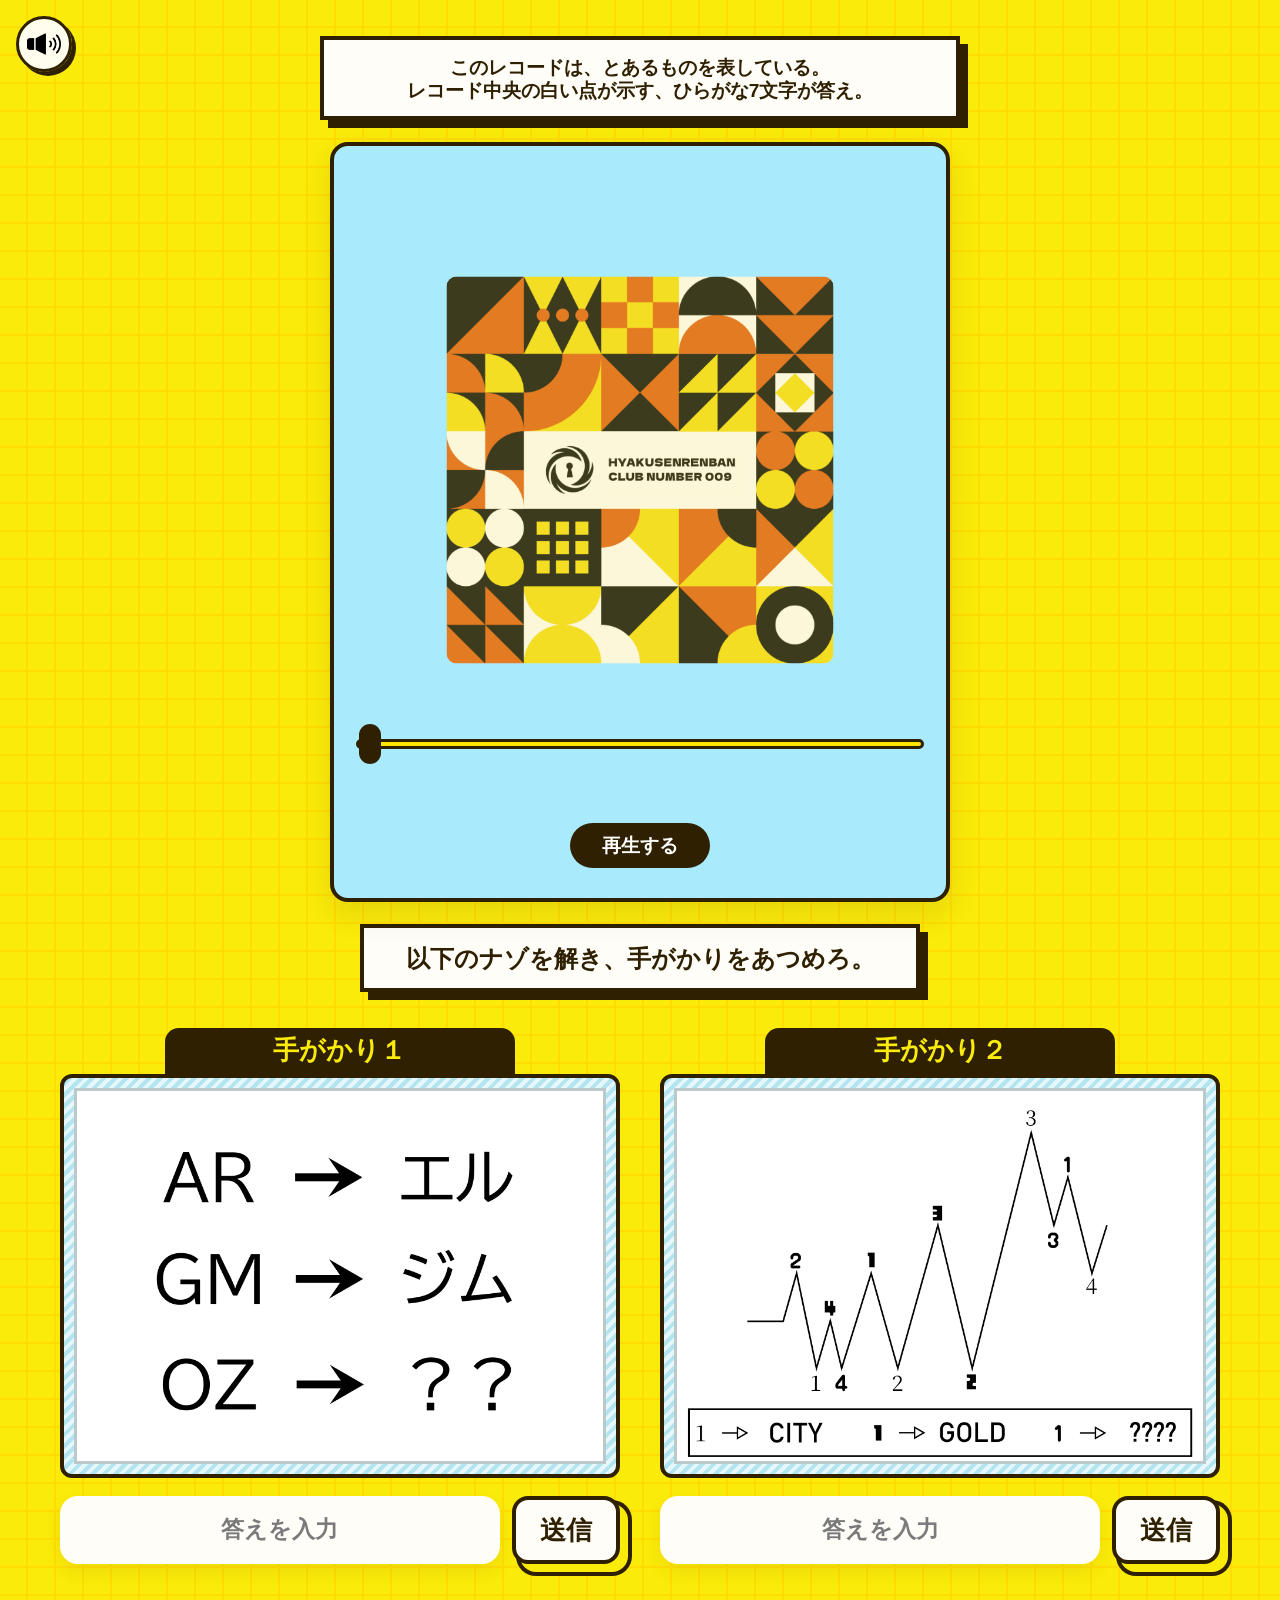
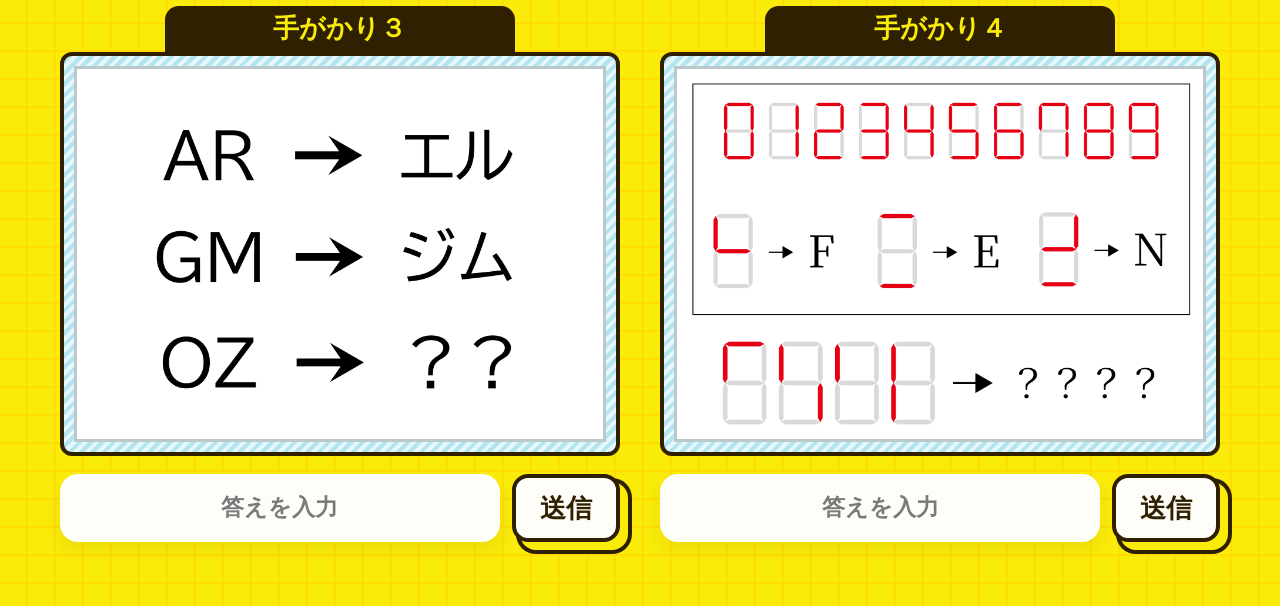
==== index.html @ f219ed05 "あ" ====
﻿<!DOCTYPE html>
<html lang="ja">
<head>
    <meta charset="UTF-8">
    <meta name="viewport" content="width=device-width, initial-scale=1.0">
    <title>clubnumber009</title>
    <link rel="stylesheet" href="./styles.css">
</head>
<body>
    <button class="sound-toggle" type="button" aria-pressed="false" aria-label="BGMをミュート">
        <img class="sound-toggle__image sound-toggle__image--on" src="./assets/img/soundon.png" alt="">
        <img class="sound-toggle__image sound-toggle__image--off" src="./assets/img/soundoff.png" alt="">
    </button>

    <main class="page">
        <section class="title-banner" aria-label="BGM title">
            <p class="title-banner__text" id="title-text">このレコードは、とあるものを表している。<br>レコード中央の白い点が示す、ひらがな7文字が答え。</p>
        </section>

        <section class="content-panel" aria-label="Main content area">
            <div class="content-panel__frame">
                <div class="player-stage" data-player-state="stopped">
                    <div class="player-stage__visuals" aria-hidden="true">
                        <div class="player-stage__domain-marker">
                            <span class="player-stage__domain-text"></span>
                            <img class="player-stage__triangle" src="./assets/img/triangle.png" alt="">
                        </div>
                        <img class="player-stage__case" src="./assets/img/case.png" alt="">
                        <div class="player-stage__record-stack">
                            <img class="player-stage__record" src="./assets/img/recode.png" alt="">
                            <img class="player-stage__hint" src="./assets/img/hint1.png" alt="">
                            <img class="player-stage__hint4" src="./assets/img/hint4.png" alt="">
                            <img class="player-stage__logo" src="./assets/img/logo.png" alt="">
                        </div>
                    </div>

                    <div class="player-controls">
                        <input
                            class="player-seek"
                            type="range"
                            min="0"
                            max="1000"
                            step="1"
                            value="0"
                            aria-label="Playback position"
                        >
                        <div class="player-time-wrap">
                            <div class="player-time" aria-live="polite">0:00 / 24:00</div>
                        </div>
                    </div>

                    <div class="player-actions">
                        <button class="player-toggle" type="button" aria-pressed="false">再生する</button>
                    </div>
                </div>
            </div>
        </section>

        <section class="mission-banner" aria-label="Mission message">
            <p class="mission-banner__text">以下のナゾを解き、手がかりをあつめろ。</p>
        </section>

        <div class="puzzle-grid">
            <section class="puzzle-section" data-puzzle-id="1" aria-label="Puzzle answer area">
                <div class="puzzle-section__tab">手がかり１</div>
                <div class="puzzle-section__frame">
                    <div class="puzzle-section__canvas">
                        <img class="puzzle-section__image" src="./assets/img/hint2image.png" alt="手がかり1">
                    </div>
                </div>
                <div class="puzzle-section__answer-row">
                    <input
                        class="puzzle-section__input"
                        type="text"
                        name="puzzle-answer-1"
                        placeholder="答えを入力"
                        aria-label="Answer input 1"
                    >
                    <button class="puzzle-section__button" type="button">送信</button>
                </div>
            </section>

            <section class="puzzle-section" data-puzzle-id="2" aria-label="Puzzle answer area">
                <div class="puzzle-section__tab">手がかり２</div>
                <div class="puzzle-section__frame">
                    <div class="puzzle-section__canvas">
                        <img class="puzzle-section__image" src="./assets/img/hint1image.png" alt="手がかり2">
                    </div>
                </div>
                <div class="puzzle-section__answer-row">
                    <input
                        class="puzzle-section__input"
                        type="text"
                        name="puzzle-answer-2"
                        placeholder="答えを入力"
                        aria-label="Answer input 2"
                    >
                    <button class="puzzle-section__button" type="button">送信</button>
                </div>
            </section>

            <section class="puzzle-section" data-puzzle-id="3" aria-label="Puzzle answer area">
                <div class="puzzle-section__tab">手がかり３</div>
                <div class="puzzle-section__frame">
                    <div class="puzzle-section__canvas">
                        <img class="puzzle-section__image" src="./assets/img/hint3image.png" alt="手がかり3">
                    </div>
                </div>
                <div class="puzzle-section__answer-row">
                    <input
                        class="puzzle-section__input"
                        type="text"
                        name="puzzle-answer-3"
                        placeholder="答えを入力"
                        aria-label="Answer input 3"
                    >
                    <button class="puzzle-section__button" type="button">送信</button>
                </div>
            </section>

            <section class="puzzle-section" data-puzzle-id="4" aria-label="Puzzle answer area">
                <div class="puzzle-section__tab">手がかり４</div>
                <div class="puzzle-section__frame">
                    <div class="puzzle-section__canvas">
                        <img class="puzzle-section__image" src="./assets/img/hint4image.png" alt="手がかり4">
                    </div>
                </div>
                <div class="puzzle-section__answer-row">
                    <input
                        class="puzzle-section__input"
                        type="text"
                        name="puzzle-answer-4"
                        placeholder="答えを入力"
                        aria-label="Answer input 4"
                    >
                    <button class="puzzle-section__button" type="button">送信</button>
                </div>
            </section>
        </div>
    </main>

    <div class="puzzle-modal" hidden aria-hidden="true">
        <div class="puzzle-modal__dialog" role="dialog" aria-modal="true" aria-label="手がかりの拡大表示">
            <div class="puzzle-modal__tab"></div>
            <div class="puzzle-modal__frame"></div>
        </div>
    </div>

    <audio id="bg-music" src="./assets/audio/music.mp3" preload="auto" loop></audio>
    <script src="./script.js"></script>
</body>
</html>
---- styles.css ----
:root {
    --page-bg: #faeb0a;
    --grid-color: #ffdd00;
    --panel-border: #2f2001;
    --panel-fill: #fffdf8;
    --puzzle-blue: #17b9d7;
    --puzzle-canvas-border: #bcc9ca;
    --content-panel-design-width: 620px;
    --content-panel-design-height: 760px;
    --main-card-width: min(94vw, 620px);
    --title-width: min(90vw, 640px);
    --puzzle-grid-width: min(92vw, 1180px);
    --puzzle-card-width: min(92vw, 560px);
    --page-gap: clamp(18px, 2.4vw, 22px);
    --page-padding-top: clamp(28px, 4vw, 36px);
    --page-padding-side: clamp(14px, 2vw, 18px);
    --page-padding-bottom: clamp(56px, 7vw, 64px);
    --panel-stroke: clamp(3px, 0.45vw, 4px);
    --panel-shadow-offset: clamp(6px, 0.9vw, 8px);
    --record-stack-size: 443px;
    --puzzle-grid-gap: clamp(20px, 3.6vw, 28px);
    --puzzle-grid-gap-column: clamp(20px, 2.4vw, 24px);
    --puzzle-section-padding-top: clamp(8px, 1.8vw, 14px);
    --puzzle-tab-width: min(62vw, 350px);
    --puzzle-tab-padding-top: clamp(9px, 1.8vw, 10px);
    --puzzle-tab-padding-side: clamp(24px, 5vw, 32px);
    --puzzle-tab-padding-bottom: clamp(12px, 2.2vw, 14px);
    --puzzle-tab-radius: clamp(12px, 2vw, 14px);
    --puzzle-frame-padding: clamp(6px, 1.6vw, 10px);
    --puzzle-frame-radius: clamp(10px, 1.8vw, 12px);
    --puzzle-canvas-stroke: clamp(2px, 0.4vw, 3px);
    --puzzle-canvas-aspect-ratio: 297 / 210;
    --puzzle-frame-bg: #dff5fb;
    --puzzle-frame-stripe-strong: rgba(19, 174, 202, 0.22);
    --puzzle-frame-stripe-soft: rgba(255, 255, 255, 0.22);
    --puzzle-input-margin-top: clamp(16px, 3vw, 18px);
    --puzzle-input-padding-y: clamp(16px, 3vw, 20px);
    --puzzle-input-padding-x: clamp(18px, 4vw, 24px);
    --puzzle-button-margin-top: clamp(20px, 3.6vw, 24px);
    --puzzle-button-padding-y: clamp(14px, 2.8vw, 16px);
    --puzzle-button-padding-x: clamp(18px, 4vw, 24px);
    --puzzle-button-radius: clamp(14px, 2vw, 16px);
    --puzzle-button-shadow-offset: clamp(6px, 1.2vw, 8px);
}

* {
    box-sizing: border-box;
}

html,
body {
    margin: 0;
    min-height: 100%;
}

body {
    font-family: "Hiragino Maru Gothic ProN", "Yu Gothic", sans-serif;
    background-color: var(--page-bg);
    background-image:
        linear-gradient(to right, transparent 0, transparent 26px, var(--grid-color) 26px, var(--grid-color) 28px),
        linear-gradient(to bottom, transparent 0, transparent 26px, var(--grid-color) 26px, var(--grid-color) 28px);
    background-size: 28px 28px;
}

.sound-toggle {
    position: fixed;
    top: 16px;
    left: 16px;
    z-index: 20;
    width: 56px;
    height: 56px;
    display: grid;
    place-items: center;
    padding: 8px;
    border: 3px solid var(--panel-border);
    border-radius: 50%;
    background: rgba(255, 253, 248, 0.96);
    box-shadow: 4px 4px 0 var(--panel-border);
    cursor: pointer;
    transition:
        transform 160ms ease,
        background-color 160ms ease;
}

.sound-toggle:hover {
    transform: translateY(-1px);
}

.sound-toggle:focus-visible {
    outline: 3px solid rgba(23, 185, 215, 0.8);
    outline-offset: 3px;
}

.sound-toggle[aria-pressed="true"] {
    background: #ffd6d1;
}

.sound-toggle__image {
    grid-area: 1 / 1;
    width: 100%;
    height: 100%;
    display: block;
    object-fit: contain;
    transition: opacity 160ms ease;
}

.sound-toggle__image--off {
    opacity: 0;
}

.sound-toggle[aria-pressed="true"] .sound-toggle__image--on {
    opacity: 0;
}

.sound-toggle[aria-pressed="true"] .sound-toggle__image--off {
    opacity: 1;
}

.page {
    min-height: 100vh;
    display: flex;
    flex-direction: column;
    align-items: center;
    gap: var(--page-gap);
    padding:
        var(--page-padding-top)
        var(--page-padding-side)
        var(--page-padding-bottom);
}

.title-banner {
    width: var(--title-width);
    background: var(--panel-fill);
    border: var(--panel-stroke) solid var(--panel-border);
    box-shadow: var(--panel-shadow-offset) var(--panel-shadow-offset) 0 var(--panel-border);
}

.title-banner__text {
    margin: 0;
    padding:
        clamp(14px, 2.6vw, 16px)
        clamp(18px, 3.4vw, 22px)
        clamp(12px, 2.2vw, 14px);
    color: var(--panel-border);
    font-family: "YakuHanJP_Noto", "Noto Sans JP", "Hiragino Kaku Gothic ProN", "Yu Gothic", sans-serif;
    font-size: clamp(1rem, 1.5vw, 1.45rem);
    font-weight: 700;
    line-height: 1.2;
    text-align: center;
}

.content-panel {
    --content-panel-scale: 1;
    width: var(--main-card-width);
    height: var(--content-panel-design-height);
    position: relative;
}

.mission-banner {
    width: min(90vw, 560px);
    background: var(--panel-fill);
    border: var(--panel-stroke) solid var(--panel-border);
    box-shadow: var(--panel-shadow-offset) var(--panel-shadow-offset) 0 var(--panel-border);
}

.mission-banner__text {
    margin: 0;
    padding:
        clamp(14px, 2.6vw, 16px)
        clamp(18px, 3.4vw, 22px)
        clamp(12px, 2.2vw, 14px);
    color: var(--panel-border);
    font-family: "YakuHanJP_Noto", "Noto Sans JP", "Hiragino Kaku Gothic ProN", "Yu Gothic", sans-serif;
    font-size: clamp(1.05rem, 2vw, 1.5rem);
    font-weight: 700;
    line-height: 1.25;
    text-align: center;
}

.content-panel__frame {
    position: absolute;
    top: 0;
    left: 0;
    width: var(--content-panel-design-width);
    height: var(--content-panel-design-height);
    padding: 24px 22px 30px;
    background: #a9ebfd;
    border: 4px solid var(--panel-border);
    border-radius: 18px;
    box-shadow: 0 12px 30px rgba(75, 50, 0, 0.12);
    transition: background-color 180ms ease;
    transform: scale(var(--content-panel-scale));
    transform-origin: top left;
}

.content-panel[data-domain-active="true"] .content-panel__frame {
    background: var(--panel-fill);
}

.player-stage {
    width: 100%;
    min-height: 100%;
    display: grid;
    grid-template-rows: 1fr auto auto;
    justify-items: center;
    align-items: center;
    row-gap: 14px;
}

.player-stage__visuals {
    position: relative;
    width: 430px;
    aspect-ratio: 1;
    margin-top: 50px;
    display: grid;
    place-items: center;
}

.player-stage__domain-marker {
    position: absolute;
    top: calc(50% - (var(--record-stack-size) / 2));
    left: 50%;
    z-index: 3;
    display: grid;
    justify-items: center;
    row-gap: 10px;
    transform: translate(-50%, -100%) scale(0.72);
    opacity: 0;
    transition:
        transform 480ms ease,
        opacity 440ms ease;
    pointer-events: none;
}

.player-stage__domain-text {
    min-height: 1em;
    color: var(--panel-border);
    font-family: "YakuHanJP_Noto", "Noto Sans JP", "Hiragino Kaku Gothic ProN", "Yu Gothic", sans-serif;
    font-size: 2.1rem;
    font-weight: 700;
    line-height: 1;
    text-transform: uppercase;
    letter-spacing: 0.08em;
}

.player-stage__triangle {
    width: 13px;
    height: auto;
    display: block;
}

.player-stage__case,
.player-stage__record-stack {
    position: absolute;
    top: 50%;
    left: 50%;
    transform-origin: center center;
    transition:
        transform 480ms ease,
        opacity 440ms ease;
}

.player-stage__case {
    width: 90%;
    height: 90%;
    border-radius: 10px;
    object-fit: contain;
    opacity: 1;
    transform: translate(-50%, -50%) scale(1);
}

.player-stage__record-stack {
    width: var(--record-stack-size);
    aspect-ratio: 1;
    display: grid;
    place-items: center;
    opacity: 0;
    transform: translate(-50%, -50%) scale(0.72);
}

.player-stage__record,
.player-stage__hint,
.player-stage__hint4,
.player-stage__logo {
    grid-area: 1 / 1;
    width: 100%;
    height: auto;
    object-fit: contain;
}

.player-stage__hint,
.player-stage__hint4 {
    opacity: 0;
    transition: opacity 220ms ease;
}

.player-stage__logo {
    width: 76%;
}

.player-stage[data-hint1="visible"] .player-stage__hint {
    opacity: 1;
}

.player-stage[data-hint4="visible"] .player-stage__hint4 {
    opacity: 1;
}

.player-stage[data-player-state="stopped"] .player-stage__case {
    opacity: 1;
    transform: translate(-50%, -50%) scale(1);
}

.player-stage[data-player-state="to-play"] .player-stage__case,
.player-stage[data-player-state="playing"] .player-stage__case,
.player-stage[data-player-state="to-stop"] .player-stage__case {
    opacity: 0;
    transform: translate(-50%, -50%) scale(0.72);
}

.player-stage[data-player-state="stopped"] .player-stage__record-stack,
.player-stage[data-player-state="to-play"] .player-stage__record-stack,
.player-stage[data-player-state="to-stop"] .player-stage__record-stack {
    opacity: 0;
    transform: translate(-50%, -50%) scale(0.72);
}

.player-stage[data-player-state="playing"] .player-stage__record-stack {
    opacity: 1;
    transform: translate(-50%, -50%) scale(1);
}

.player-stage[data-player-state="playing"] .player-stage__domain-marker {
    opacity: 1;
    transform: translate(-50%, -100%) scale(1);
}

.player-controls {
    width: 100%;
    display: grid;
    justify-items: center;
    row-gap: 10px;
    padding-top: 5px;
}

.player-seek {
    width: 100%;
    margin: 0;
    appearance: none;
    background: transparent;
    cursor: pointer;
}

.player-seek::-webkit-slider-runnable-track {
    height: 10px;
    border: 3px solid var(--panel-border);
    border-radius: 999px;
    background: #ffe500;
}

.player-seek::-webkit-slider-thumb {
    appearance: none;
    width: 22px;
    height: 40px;
    margin-top: -18px;
    border: none;
    border-radius: 999px;
    background: var(--panel-border);
}

.player-seek::-moz-range-track {
    height: 10px;
    border: 3px solid var(--panel-border);
    border-radius: 999px;
    background: #ffe500;
}

.player-seek::-moz-range-thumb {
    width: 22px;
    height: 40px;
    border: none;
    border-radius: 999px;
    background: var(--panel-border);
}

.player-time-wrap {
    min-height: 34px;
    display: grid;
    place-items: center;
    margin-top: 15px;
}

.player-time {
    padding: 6px 14px;
    border: 3px solid var(--panel-border);
    background: #ffe500;
    color: var(--panel-border);
    font-family: "YakuHanJP_Noto", "Noto Sans JP", "Hiragino Kaku Gothic ProN", "Yu Gothic", sans-serif;
    font-size: 1.05rem;
    font-weight: 700;
    line-height: 1;
    font-variant-numeric: tabular-nums;
    font-feature-settings: "tnum";
    min-width: 11ch;
    text-align: center;
    visibility: hidden;
    opacity: 0;
}

.player-time.is-visible {
    visibility: visible;
    opacity: 1;
}

.player-actions {
    display: flex;
    flex-wrap: wrap;
    justify-content: center;
    gap: 12px;
}

.player-toggle {
    min-width: 140px;
    padding: 12px 26px;
    border: none;
    border-radius: 999px;
    background: var(--panel-border);
    color: #ffffff;
    font-family: "YakuHanJP_Noto", "Noto Sans JP", "Hiragino Kaku Gothic ProN", "Yu Gothic", sans-serif;
    font-size: 1.2rem;
    font-weight: 700;
    line-height: 1.1;
    cursor: pointer;
}

.puzzle-grid {
    width: var(--puzzle-grid-width);
    display: grid;
    grid-template-columns: 1fr;
    gap: var(--puzzle-grid-gap) var(--puzzle-grid-gap-column);
}

.puzzle-section {
    width: 100%;
    max-width: var(--puzzle-card-width);
    display: flex;
    flex-direction: column;
    align-items: center;
    justify-self: center;
    padding-top: var(--puzzle-section-padding-top);
}

.puzzle-section__tab {
    min-width: var(--puzzle-tab-width);
    margin-bottom: -4px;
    padding:
        var(--puzzle-tab-padding-top)
        var(--puzzle-tab-padding-side)
        var(--puzzle-tab-padding-bottom);
    border-radius: var(--puzzle-tab-radius) var(--puzzle-tab-radius) 0 0;
    background: var(--panel-border);
    color: var(--page-bg);
    font-family: "YakuHanJP_Noto", "Noto Sans JP", "Hiragino Kaku Gothic ProN", "Yu Gothic", sans-serif;
    font-size: clamp(1.2rem, 2vw, 2rem);
    font-weight: 700;
    line-height: 1;
    text-align: center;
}

.puzzle-section__frame {
    width: 100%;
    padding: var(--puzzle-frame-padding);
    border: var(--panel-stroke) solid var(--panel-border);
    border-radius: var(--puzzle-frame-radius);
    background-color: var(--puzzle-frame-bg);
    background-image:
        repeating-linear-gradient(
            -45deg,
            var(--puzzle-frame-stripe-strong) 0,
            var(--puzzle-frame-stripe-strong) 4px,
            var(--puzzle-frame-stripe-soft) 4px,
            var(--puzzle-frame-stripe-soft) 8px
        );
    cursor: zoom-in;
}

.puzzle-section__frame:focus-visible {
    outline: 3px solid rgba(23, 185, 215, 0.85);
    outline-offset: 4px;
}

.puzzle-section__canvas {
    width: 100%;
    aspect-ratio: var(--puzzle-canvas-aspect-ratio);
    display: grid;
    place-items: center;
    overflow: hidden;
    background: var(--panel-fill);
    border: var(--puzzle-canvas-stroke) solid var(--puzzle-canvas-border);
    box-shadow: inset 0 0 0 var(--puzzle-canvas-stroke) #eef2f1;
}

.puzzle-section__image {
    width: 100%;
    height: 100%;
    display: block;
    object-fit: contain;
}

body.has-puzzle-modal {
    overflow: hidden;
}

.puzzle-modal {
    position: fixed;
    inset: 0;
    z-index: 40;
    display: grid;
    justify-items: center;
    align-items: start;
    padding: clamp(16px, 4vw, 32px);
    overflow-y: auto;
    overscroll-behavior: contain;
    background: rgba(47, 32, 1, 0.45);
    backdrop-filter: blur(6px);
}

.puzzle-modal[hidden] {
    display: none;
}

.puzzle-modal__dialog {
    width: auto;
    max-width: min(94vw, 1080px);
    margin: auto 0;
    display: flex;
    flex-direction: column;
    align-items: center;
}

.puzzle-modal__tab {
    min-width: min(62vw, 350px);
    margin-bottom: -4px;
    padding:
        var(--puzzle-tab-padding-top)
        var(--puzzle-tab-padding-side)
        var(--puzzle-tab-padding-bottom);
    border-radius: var(--puzzle-tab-radius) var(--puzzle-tab-radius) 0 0;
    background: var(--panel-border);
    color: var(--page-bg);
    font-family: "YakuHanJP_Noto", "Noto Sans JP", "Hiragino Kaku Gothic ProN", "Yu Gothic", sans-serif;
    font-size: clamp(1.2rem, 2.4vw, 2rem);
    font-weight: 700;
    line-height: 1;
    text-align: center;
}

.puzzle-modal__frame {
    width: auto;
    max-width: 100%;
    padding: clamp(16px, 3vw, 28px);
    border: var(--panel-stroke) solid var(--panel-border);
    border-radius: var(--puzzle-frame-radius);
    background-color: var(--puzzle-frame-bg);
    background-image:
        repeating-linear-gradient(
            -45deg,
            var(--puzzle-frame-stripe-strong) 0,
            var(--puzzle-frame-stripe-strong) 4px,
            var(--puzzle-frame-stripe-soft) 4px,
            var(--puzzle-frame-stripe-soft) 8px
        );
    box-shadow: 0 20px 40px rgba(47, 32, 1, 0.25);
}

.puzzle-modal__frame .puzzle-section__canvas {
    width: auto;
    max-width: 100%;
    aspect-ratio: auto;
    display: inline-grid;
    min-height: 0;
    height: auto;
    overflow: visible;
    background: transparent;
}

.puzzle-modal__frame .puzzle-section__image {
    width: auto;
    height: auto;
    max-width: 100%;
    max-height: calc(100vh - clamp(150px, 22vh, 220px));
    max-height: calc(100dvh - clamp(150px, 22vh, 220px));
}

.puzzle-section__answer-row {
    width: 100%;
    margin-top: var(--puzzle-input-margin-top);
    display: flex;
    align-items: stretch;
    gap: clamp(8px, 1.4vw, 12px);
}

.puzzle-section__input {
    flex: 1 1 auto;
    min-width: 0;
    padding: var(--puzzle-input-padding-y) var(--puzzle-input-padding-x);
    border: none;
    border-radius: clamp(12px, 1.6vw, 18px);
    background: var(--panel-fill);
    color: #7a7a7a;
    font-family: "YakuHanJP_Noto", "Noto Sans JP", "Hiragino Kaku Gothic ProN", "Yu Gothic", sans-serif;
    font-size: clamp(1.05rem, 1.8vw, 1.9rem);
    font-weight: 700;
    line-height: 1.2;
    text-align: center;
    box-shadow: 0 8px 18px rgba(72, 54, 0, 0.08);
    outline: none;
}

.puzzle-section__input::placeholder {
    color: #7a7a7a;
}

.puzzle-section__button {
    flex: 0 0 auto;
    padding: var(--puzzle-button-padding-y) var(--puzzle-button-padding-x);
    border: var(--panel-stroke) solid var(--panel-border);
    border-radius: var(--puzzle-button-radius);
    background: var(--panel-fill);
    color: var(--panel-border);
    font-family: "YakuHanJP_Noto", "Noto Sans JP", "Hiragino Kaku Gothic ProN", "Yu Gothic", sans-serif;
    font-size: clamp(1.2rem, 2vw, 2.2rem);
    font-weight: 700;
    line-height: 1.1;
    box-shadow:
        var(--puzzle-button-shadow-offset) var(--puzzle-button-shadow-offset) 0 var(--page-bg),
        var(--puzzle-button-shadow-offset) var(--puzzle-button-shadow-offset) 0 var(--panel-stroke) var(--panel-border);
    cursor: pointer;
}

.puzzle-section[data-solved="true"] .puzzle-section__button {
    background: var(--panel-border);
    color: #ffffff;
}

@media (min-width: 1100px) {
    .puzzle-grid {
        grid-template-columns: repeat(2, minmax(0, 1fr));
        align-items: start;
    }
}

@media (max-width: 720px) {
    .page {
        padding-top: calc(env(safe-area-inset-top, 0px) + 88px);
    }

    .mission-banner {
        width: min(92vw, 560px);
    }

    .mission-banner__text {
        font-size: clamp(1rem, 4.2vw, 1.15rem);
        line-height: 1.35;
    }

    .sound-toggle {
        top: 12px;
        left: 12px;
        width: 48px;
        height: 48px;
    }

    .title-banner {
        width: min(92vw, 640px);
    }

    .title-banner__text {
        font-size: clamp(0.95rem, 4vw, 1.1rem);
        line-height: 1.35;
    }

    .puzzle-modal {
        padding:
            calc(env(safe-area-inset-top, 0px) + 12px)
            12px
            16px;
    }

    .puzzle-modal__dialog {
        width: min(100%, 94vw);
    }

    .puzzle-modal__frame {
        padding: 10px;
    }

    .puzzle-modal__frame .puzzle-section__canvas {
        min-height: 0;
        height: auto;
    }

    .puzzle-modal__frame .puzzle-section__image {
        max-height: calc(100vh - 132px);
        max-height: calc(100dvh - 132px);
    }

    .puzzle-section__answer-row {
        flex-direction: column;
        gap: 8px;
    }

    .puzzle-section__button {
        width: 100%;
        padding-inline: clamp(16px, 5vw, 24px);
    }
}
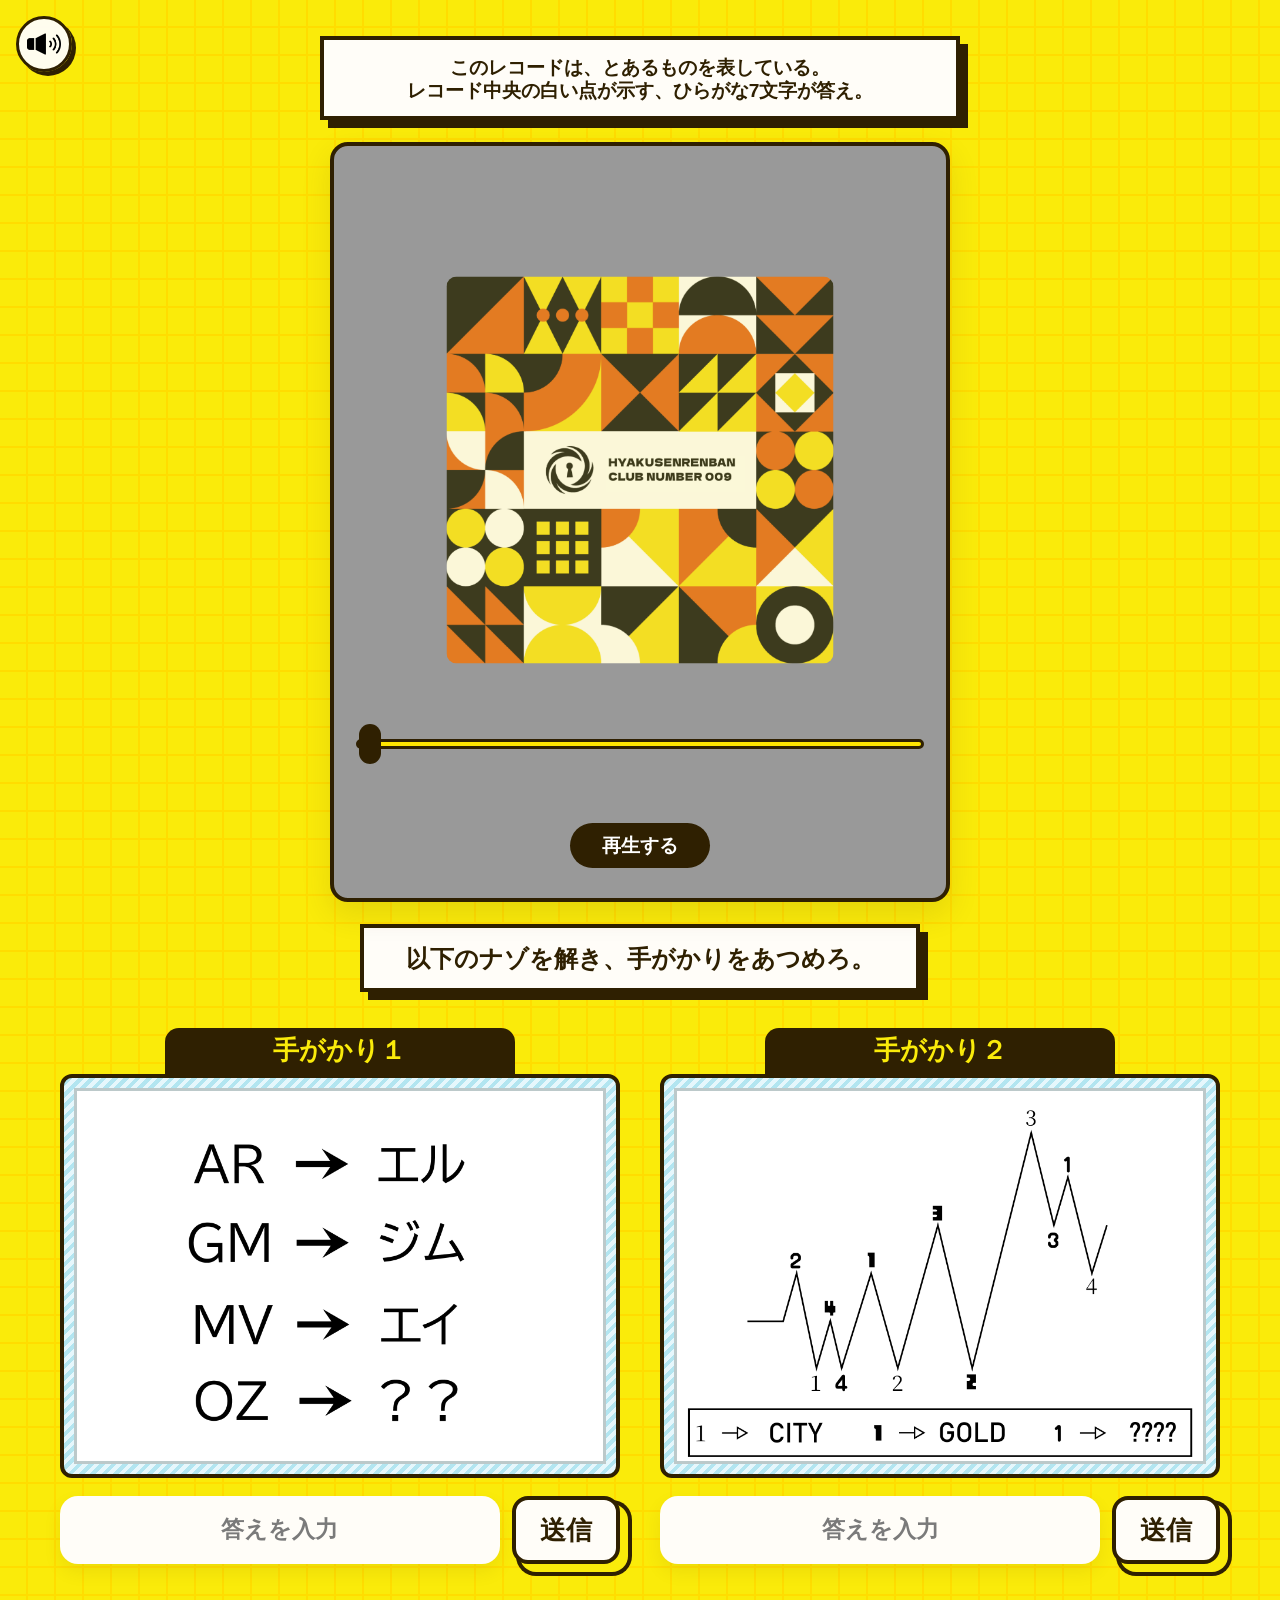
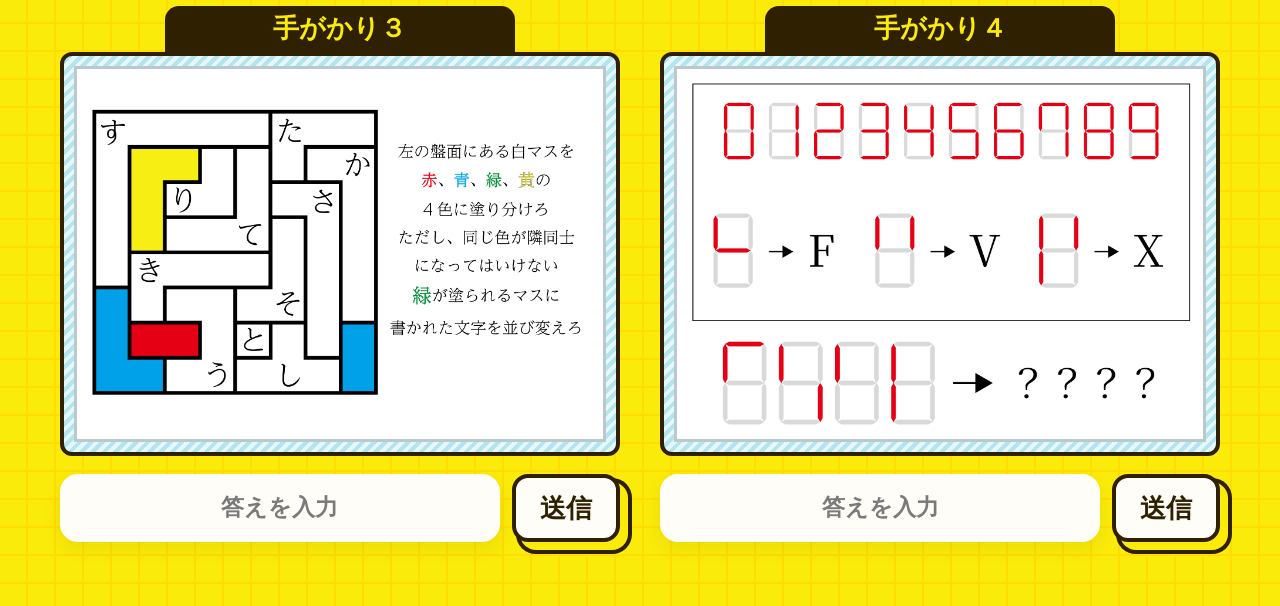
==== commit 5f1b5622: "あ" ====
--- a/index.html
+++ b/index.html
@@ -21,8 +21,8 @@
             <div class="content-panel__frame">
                 <div class="player-stage" data-player-state="stopped">
                     <div class="player-stage__visuals" aria-hidden="true">
-                        <div class="player-stage__domain-marker">
-                            <span class="player-stage__domain-text"></span>
+                        <div class="player-stage__marker-flag">
+                            <span class="player-stage__marker-text"></span>
                             <img class="player-stage__triangle" src="./assets/img/triangle.png" alt="">
                         </div>
                         <img class="player-stage__case" src="./assets/img/case.png" alt="">
--- a/styles.css
+++ b/styles.css
@@ -151,6 +151,7 @@
 
 .content-panel {
     --content-panel-scale: 1;
+    --content-panel-frame-background: #d7dbe0;
     width: var(--main-card-width);
     height: var(--content-panel-design-height);
     position: relative;
@@ -184,17 +185,13 @@
     width: var(--content-panel-design-width);
     height: var(--content-panel-design-height);
     padding: 24px 22px 30px;
-    background: #a9ebfd;
+    background: var(--content-panel-frame-background);
     border: 4px solid var(--panel-border);
     border-radius: 18px;
     box-shadow: 0 12px 30px rgba(75, 50, 0, 0.12);
-    transition: background-color 180ms ease;
+    transition: background 180ms ease;
     transform: scale(var(--content-panel-scale));
     transform-origin: top left;
-}
-
-.content-panel[data-domain-active="true"] .content-panel__frame {
-    background: var(--panel-fill);
 }
 
 .player-stage {
@@ -216,7 +213,7 @@
     place-items: center;
 }
 
-.player-stage__domain-marker {
+.player-stage__marker-flag {
     position: absolute;
     top: calc(50% - (var(--record-stack-size) / 2));
     left: 50%;
@@ -232,7 +229,7 @@
     pointer-events: none;
 }
 
-.player-stage__domain-text {
+.player-stage__marker-text {
     min-height: 1em;
     color: var(--panel-border);
     font-family: "YakuHanJP_Noto", "Noto Sans JP", "Hiragino Kaku Gothic ProN", "Yu Gothic", sans-serif;
@@ -330,7 +327,7 @@
     transform: translate(-50%, -50%) scale(1);
 }
 
-.player-stage[data-player-state="playing"] .player-stage__domain-marker {
+.player-stage[data-player-state="playing"] .player-stage__marker-flag {
     opacity: 1;
     transform: translate(-50%, -100%) scale(1);
 }
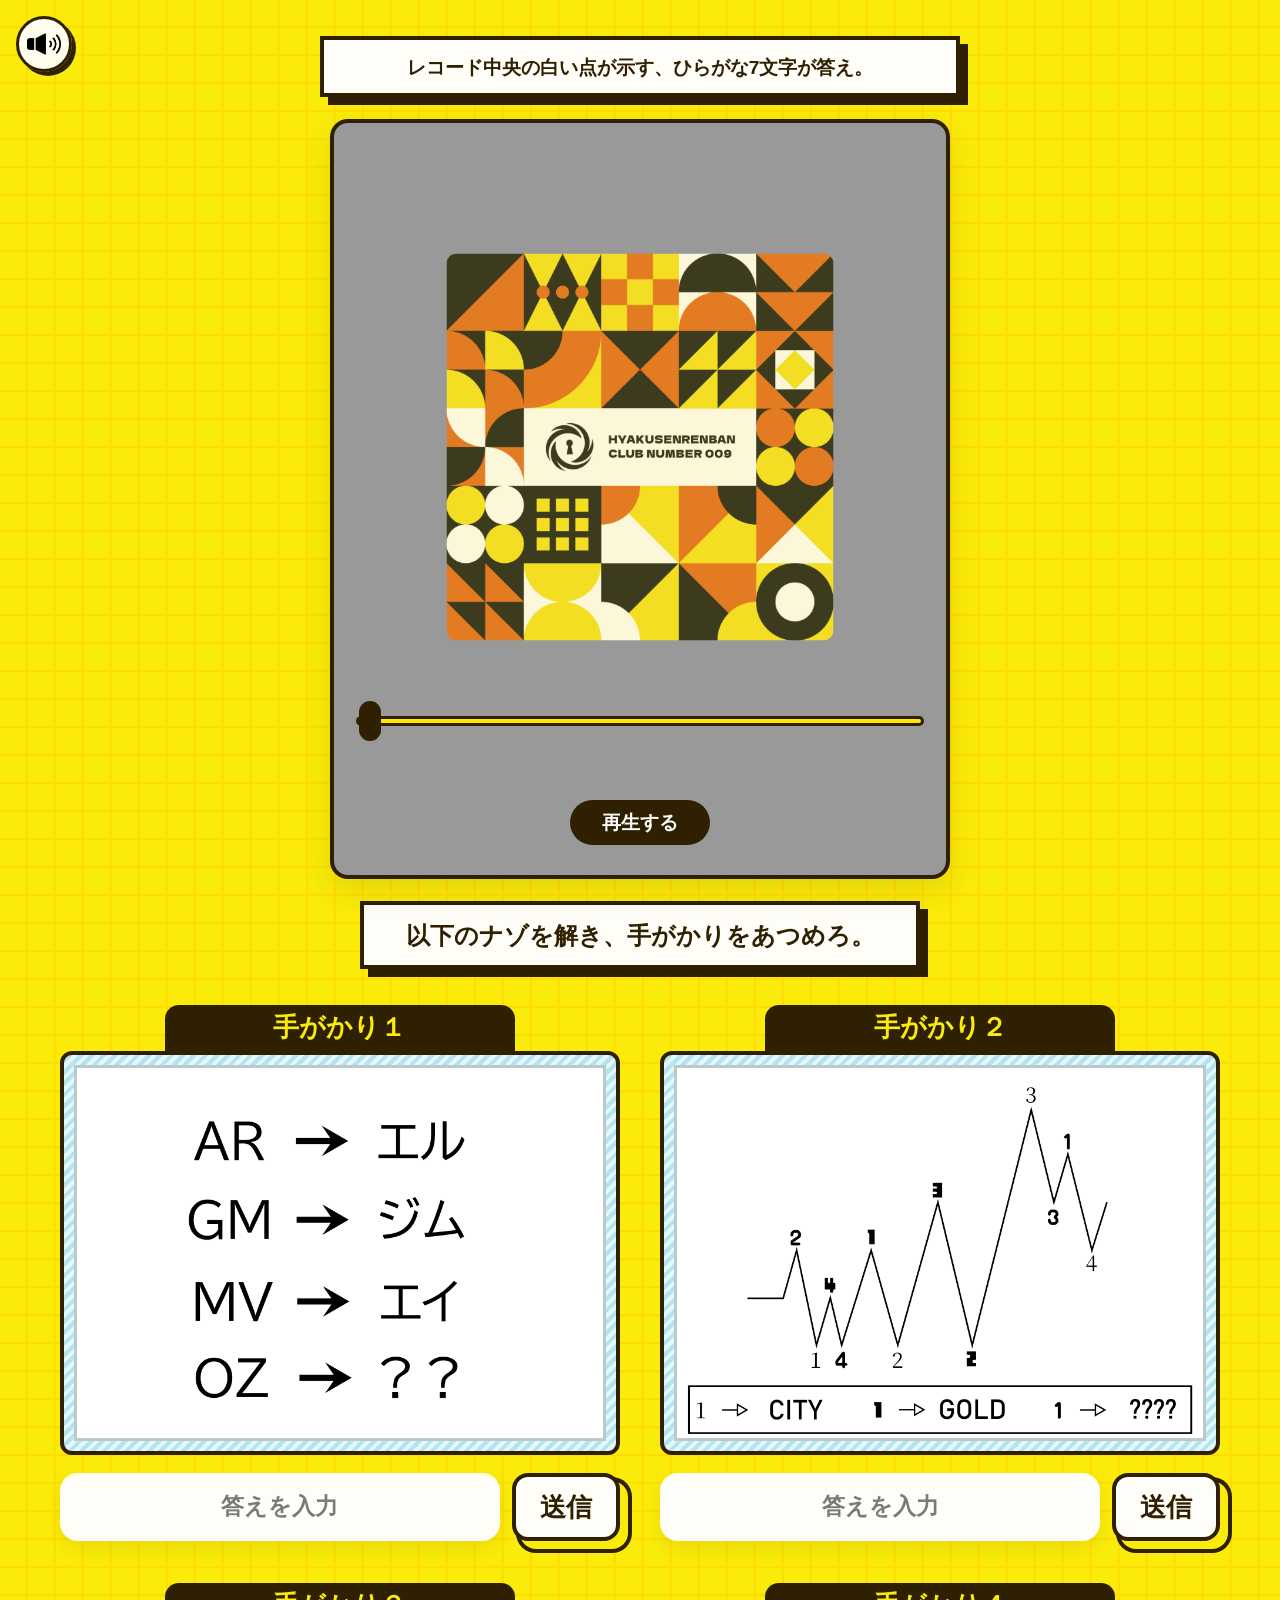
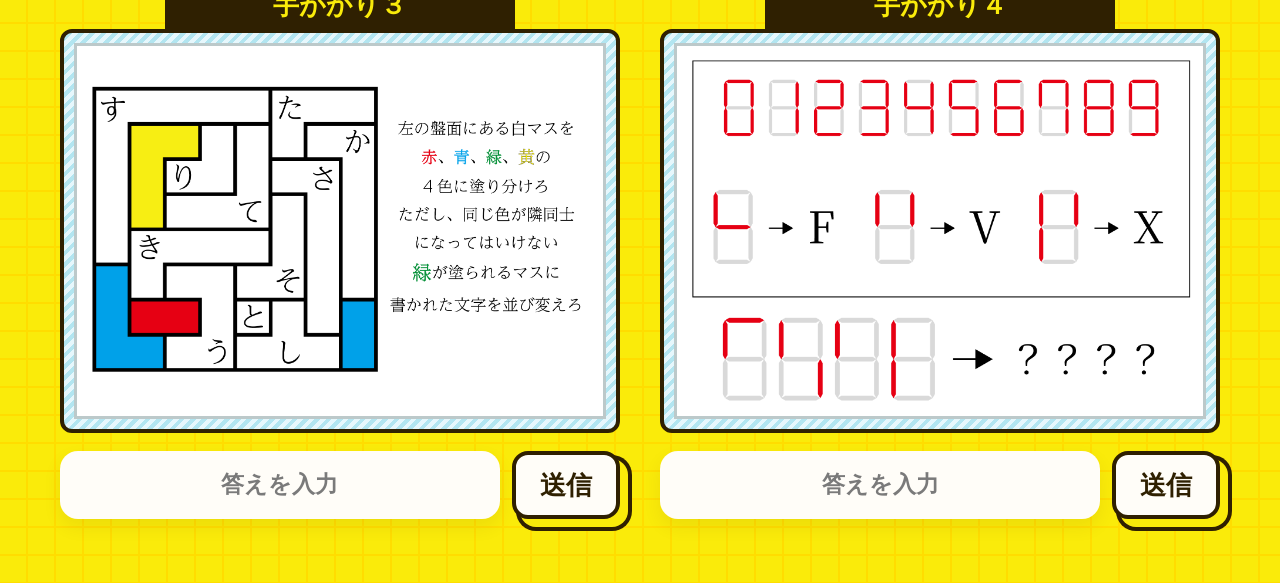
==== commit 160e2df5: "あ" ====
--- a/index.html
+++ b/index.html
@@ -3,6 +3,9 @@
 <head>
     <meta charset="UTF-8">
     <meta name="viewport" content="width=device-width, initial-scale=1.0">
+    <!--
+        ソースコードを見るのはおやめください。
+    -->
     <title>clubnumber009</title>
     <link rel="stylesheet" href="./styles.css">
 </head>
@@ -14,7 +17,7 @@
 
     <main class="page">
         <section class="title-banner" aria-label="BGM title">
-            <p class="title-banner__text" id="title-text">このレコードは、とあるものを表している。<br>レコード中央の白い点が示す、ひらがな7文字が答え。</p>
+            <p class="title-banner__text" id="title-text">レコード中央の白い点が示す、ひらがな7文字が答え。</p>
         </section>
 
         <section class="content-panel" aria-label="Main content area">
@@ -42,6 +45,8 @@
                             max="1000"
                             step="1"
                             value="0"
+                            tabindex="-1"
+                            aria-disabled="true"
                             aria-label="Playback position"
                         >
                         <div class="player-time-wrap">
--- a/styles.css
+++ b/styles.css
@@ -231,6 +231,9 @@
 
 .player-stage__marker-text {
     min-height: 1em;
+    padding: 0;
+    border-radius: 0;
+    background: transparent;
     color: var(--panel-border);
     font-family: "YakuHanJP_Noto", "Noto Sans JP", "Hiragino Kaku Gothic ProN", "Yu Gothic", sans-serif;
     font-size: 2.1rem;
@@ -238,6 +241,10 @@
     line-height: 1;
     text-transform: uppercase;
     letter-spacing: 0.08em;
+}
+
+.player-stage[data-hint2="visible"] .player-stage__marker-text {
+    font-size: 2.52rem;
 }
 
 .player-stage__triangle {
@@ -345,7 +352,8 @@
     margin: 0;
     appearance: none;
     background: transparent;
-    cursor: pointer;
+    cursor: default;
+    pointer-events: none;
 }
 
 .player-seek::-webkit-slider-runnable-track {
@@ -414,6 +422,13 @@
     flex-wrap: wrap;
     justify-content: center;
     gap: 12px;
+}
+
+.player-stage[data-player-state="to-play"] .player-actions,
+.player-stage[data-player-state="playing"] .player-actions {
+    visibility: hidden;
+    opacity: 0;
+    pointer-events: none;
 }
 
 .player-toggle {
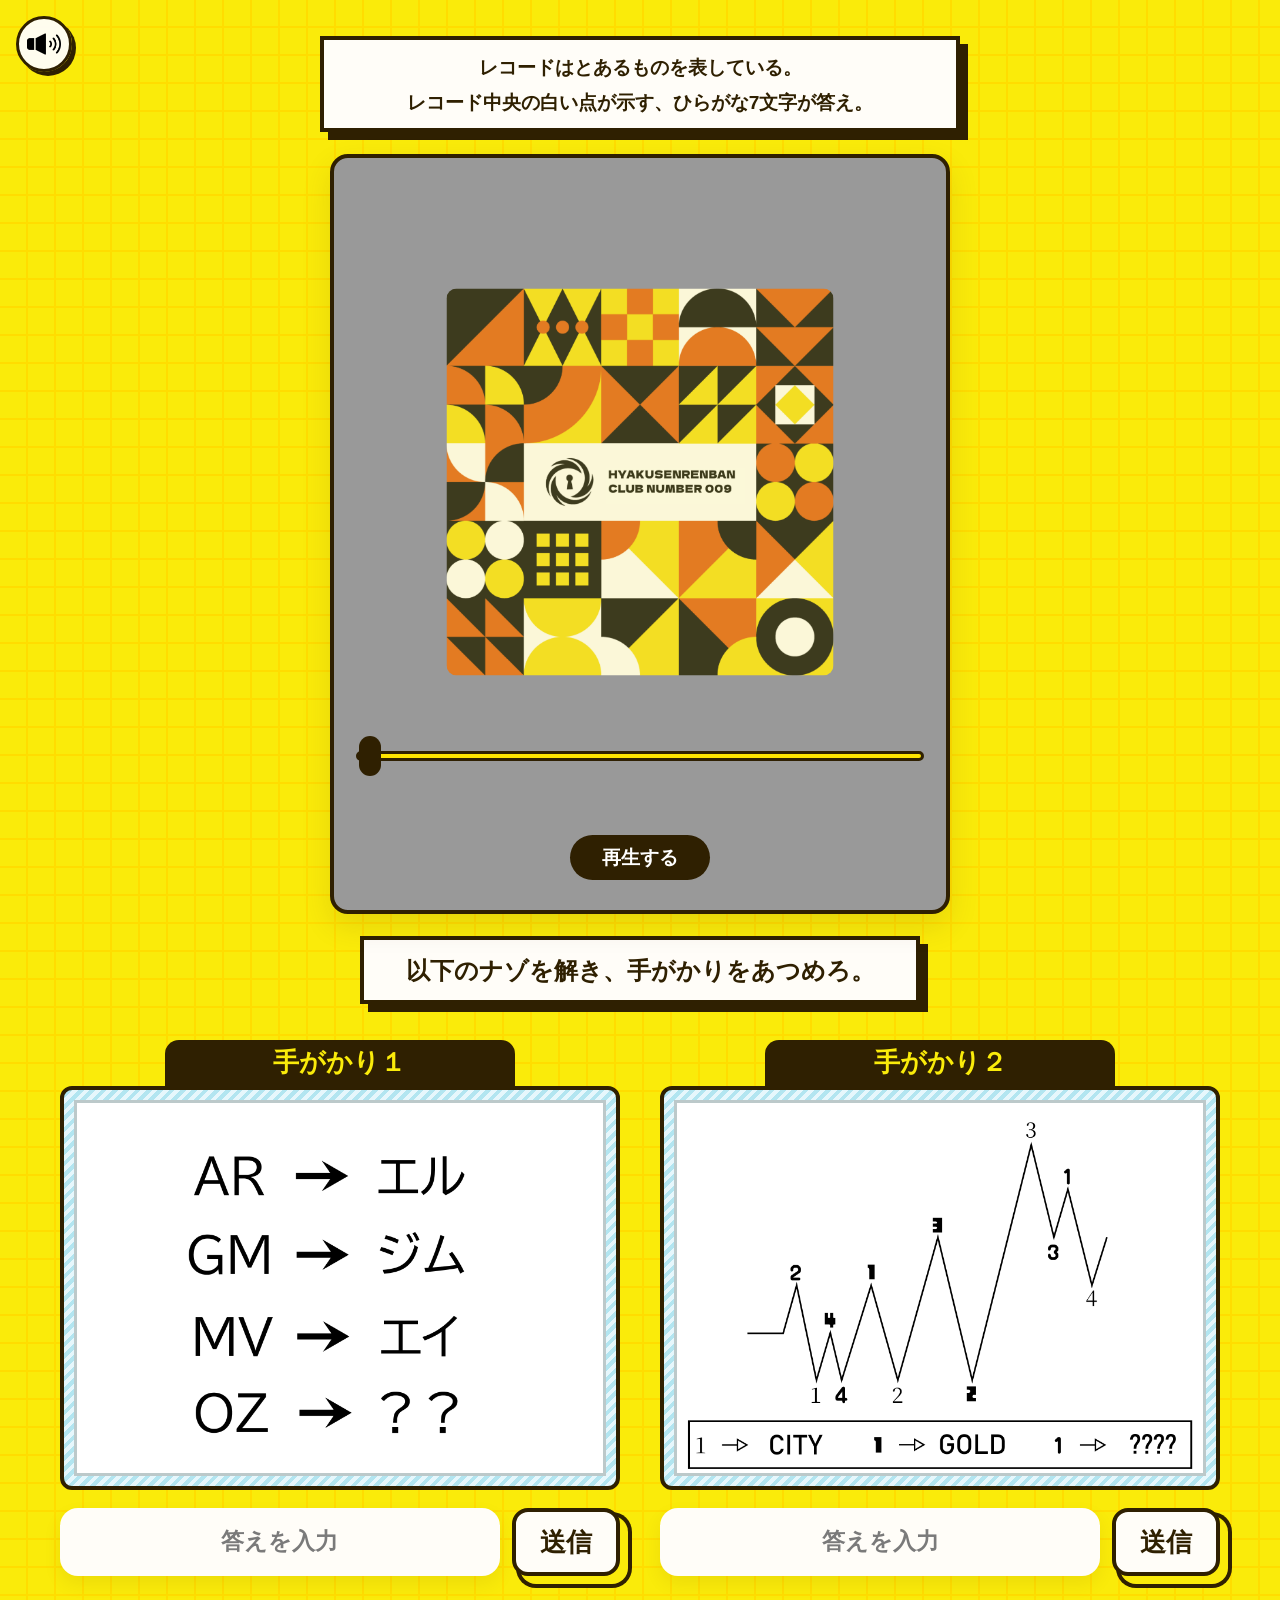
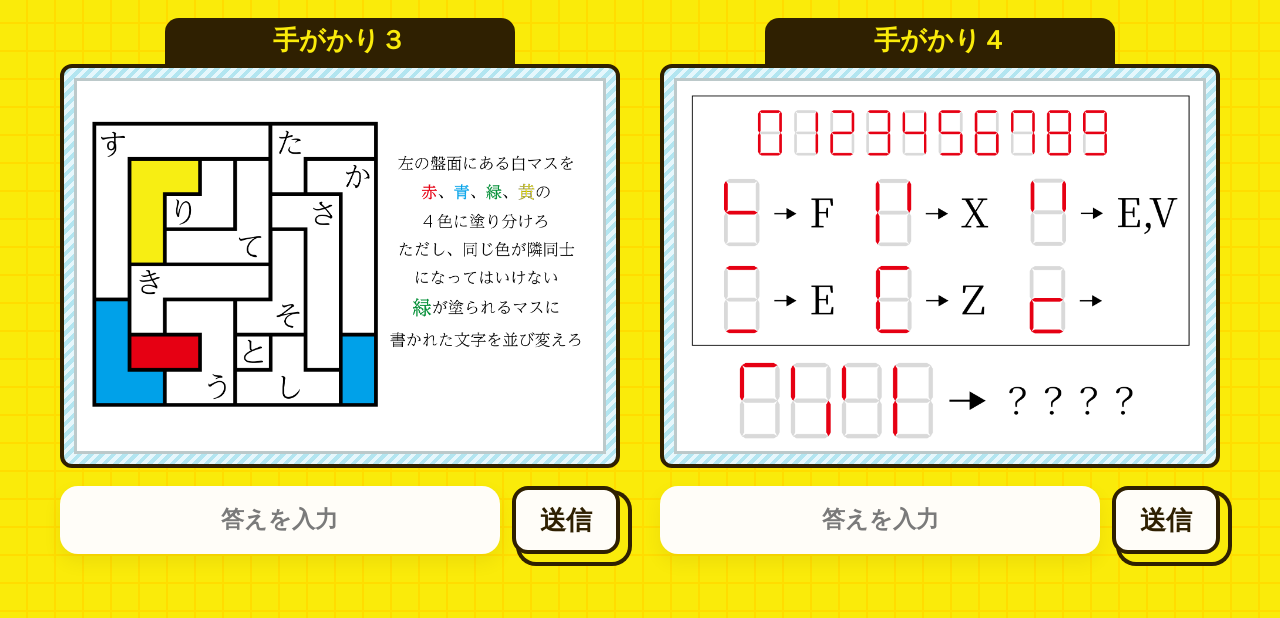
==== commit 813b3181: "あ" ====
--- a/index.html
+++ b/index.html
@@ -17,6 +17,7 @@
 
     <main class="page">
         <section class="title-banner" aria-label="BGM title">
+            <p class="title-banner__text">レコードはとあるものを表している。</p>
             <p class="title-banner__text" id="title-text">レコード中央の白い点が示す、ひらがな7文字が答え。</p>
         </section>
 
--- a/styles.css
+++ b/styles.css
@@ -130,23 +130,28 @@
 
 .title-banner {
     width: var(--title-width);
-    background: var(--panel-fill);
-    border: var(--panel-stroke) solid var(--panel-border);
-    box-shadow: var(--panel-shadow-offset) var(--panel-shadow-offset) 0 var(--panel-border);
-}
-
-.title-banner__text {
-    margin: 0;
     padding:
         clamp(14px, 2.6vw, 16px)
         clamp(18px, 3.4vw, 22px)
         clamp(12px, 2.2vw, 14px);
+    background: var(--panel-fill);
+    border: var(--panel-stroke) solid var(--panel-border);
+    box-shadow: var(--panel-shadow-offset) var(--panel-shadow-offset) 0 var(--panel-border);
+}
+
+.title-banner__text {
+    margin: 0;
+    padding: 0;
     color: var(--panel-border);
     font-family: "YakuHanJP_Noto", "Noto Sans JP", "Hiragino Kaku Gothic ProN", "Yu Gothic", sans-serif;
     font-size: clamp(1rem, 1.5vw, 1.45rem);
     font-weight: 700;
     line-height: 1.2;
     text-align: center;
+}
+
+.title-banner__text + .title-banner__text {
+    margin-top: clamp(8px, 1.8vw, 12px);
 }
 
 .content-panel {
@@ -292,8 +297,17 @@
     object-fit: contain;
 }
 
+.player-stage__record {
+    z-index: 1;
+}
+
+.player-stage__logo {
+    z-index: 2;
+}
+
 .player-stage__hint,
 .player-stage__hint4 {
+    z-index: 3;
     opacity: 0;
     transition: opacity 220ms ease;
 }
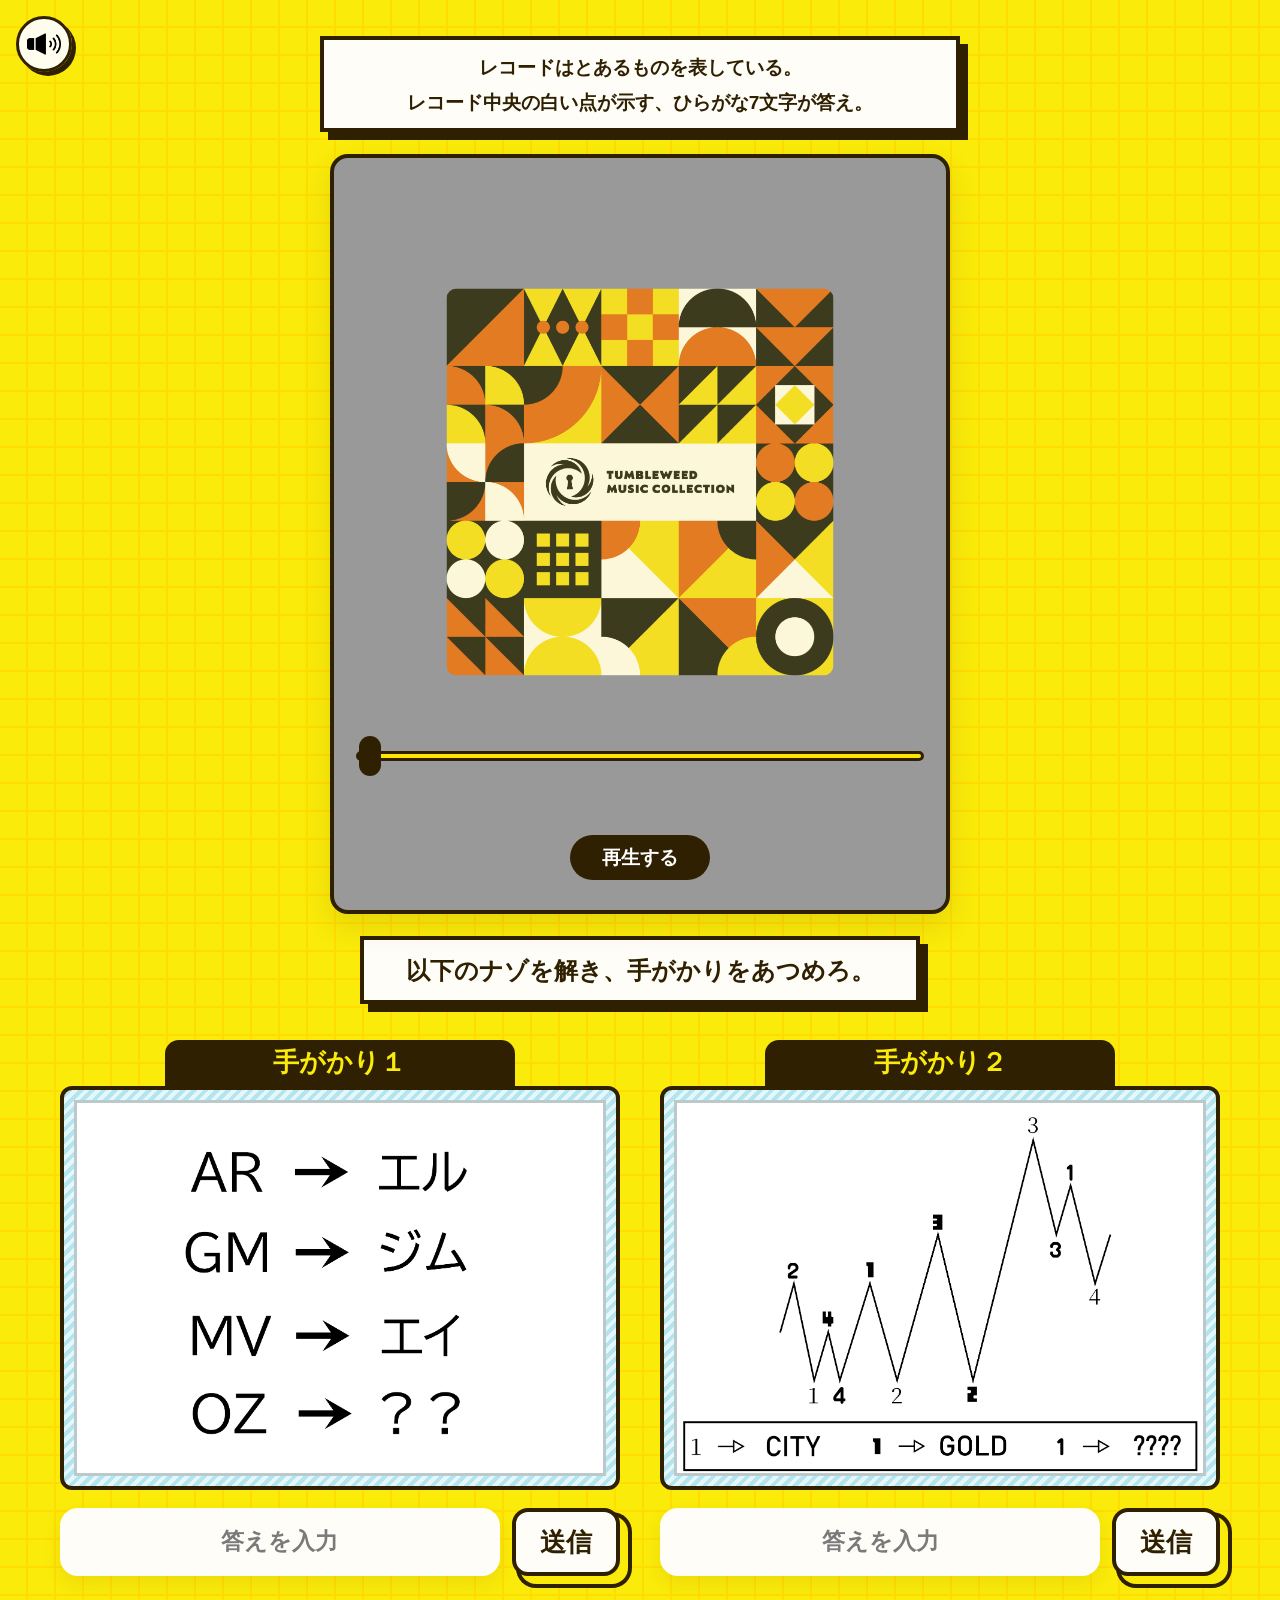
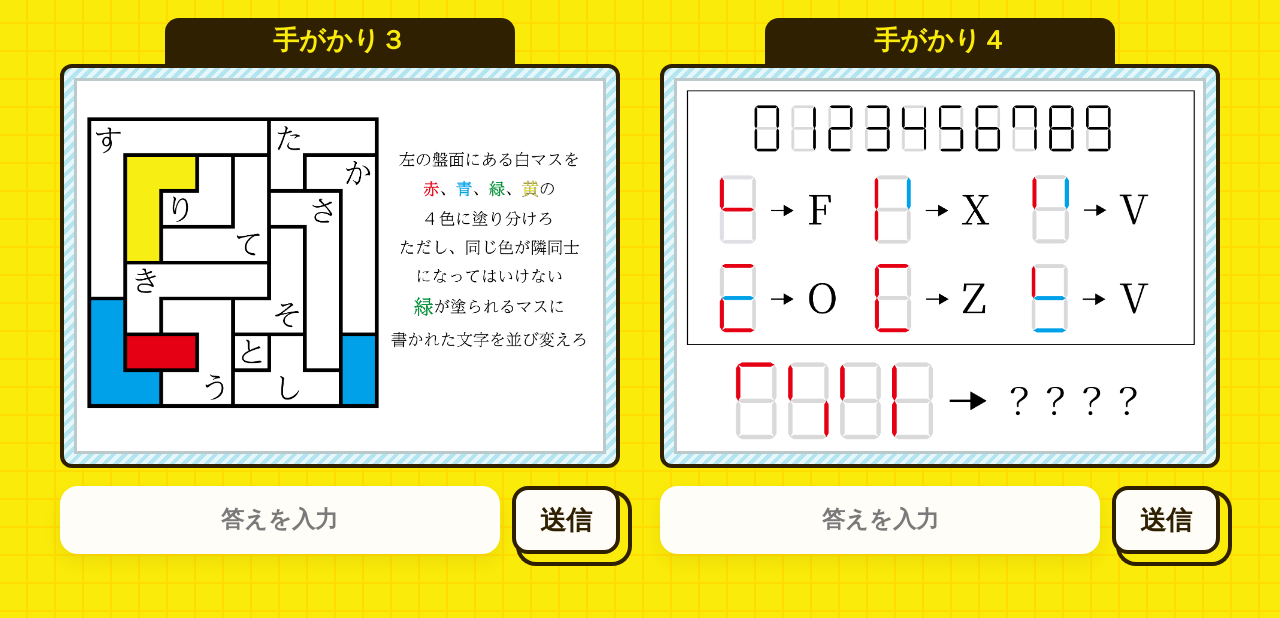
==== commit 0585ec92: "あ" ====
--- a/index.html
+++ b/index.html
@@ -29,10 +29,10 @@
                             <span class="player-stage__marker-text"></span>
                             <img class="player-stage__triangle" src="./assets/img/triangle.png" alt="">
                         </div>
-                        <img class="player-stage__case" src="./assets/img/case.png" alt="">
+                        <img class="player-stage__case" src="./assets/img/case.webp" alt="">
                         <div class="player-stage__record-stack">
-                            <img class="player-stage__record" src="./assets/img/recode.png" alt="">
-                            <img class="player-stage__hint" src="./assets/img/hint1.png" alt="">
+                            <img class="player-stage__record" src="./assets/img/recode.webp" alt="">
+                            <img class="player-stage__hint" src="./assets/img/hint1.webp" alt="">
                             <img class="player-stage__hint4" src="./assets/img/hint4.png" alt="">
                             <img class="player-stage__logo" src="./assets/img/logo.png" alt="">
                         </div>
@@ -71,7 +71,7 @@
                 <div class="puzzle-section__tab">手がかり１</div>
                 <div class="puzzle-section__frame">
                     <div class="puzzle-section__canvas">
-                        <img class="puzzle-section__image" src="./assets/img/hint2image.png" alt="手がかり1">
+                        <img class="puzzle-section__image" src="./assets/img/hint2image.webp" alt="手がかり1">
                     </div>
                 </div>
                 <div class="puzzle-section__answer-row">
@@ -90,7 +90,7 @@
                 <div class="puzzle-section__tab">手がかり２</div>
                 <div class="puzzle-section__frame">
                     <div class="puzzle-section__canvas">
-                        <img class="puzzle-section__image" src="./assets/img/hint1image.png" alt="手がかり2">
+                        <img class="puzzle-section__image" src="./assets/img/hint1image.webp" alt="手がかり2">
                     </div>
                 </div>
                 <div class="puzzle-section__answer-row">
@@ -109,7 +109,7 @@
                 <div class="puzzle-section__tab">手がかり３</div>
                 <div class="puzzle-section__frame">
                     <div class="puzzle-section__canvas">
-                        <img class="puzzle-section__image" src="./assets/img/hint3image.png" alt="手がかり3">
+                        <img class="puzzle-section__image" src="./assets/img/hint3image.webp" alt="手がかり3">
                     </div>
                 </div>
                 <div class="puzzle-section__answer-row">
@@ -128,7 +128,7 @@
                 <div class="puzzle-section__tab">手がかり４</div>
                 <div class="puzzle-section__frame">
                     <div class="puzzle-section__canvas">
-                        <img class="puzzle-section__image" src="./assets/img/hint4image.png" alt="手がかり4">
+                        <img class="puzzle-section__image" src="./assets/img/hint4image.webp" alt="手がかり4">
                     </div>
                 </div>
                 <div class="puzzle-section__answer-row">
